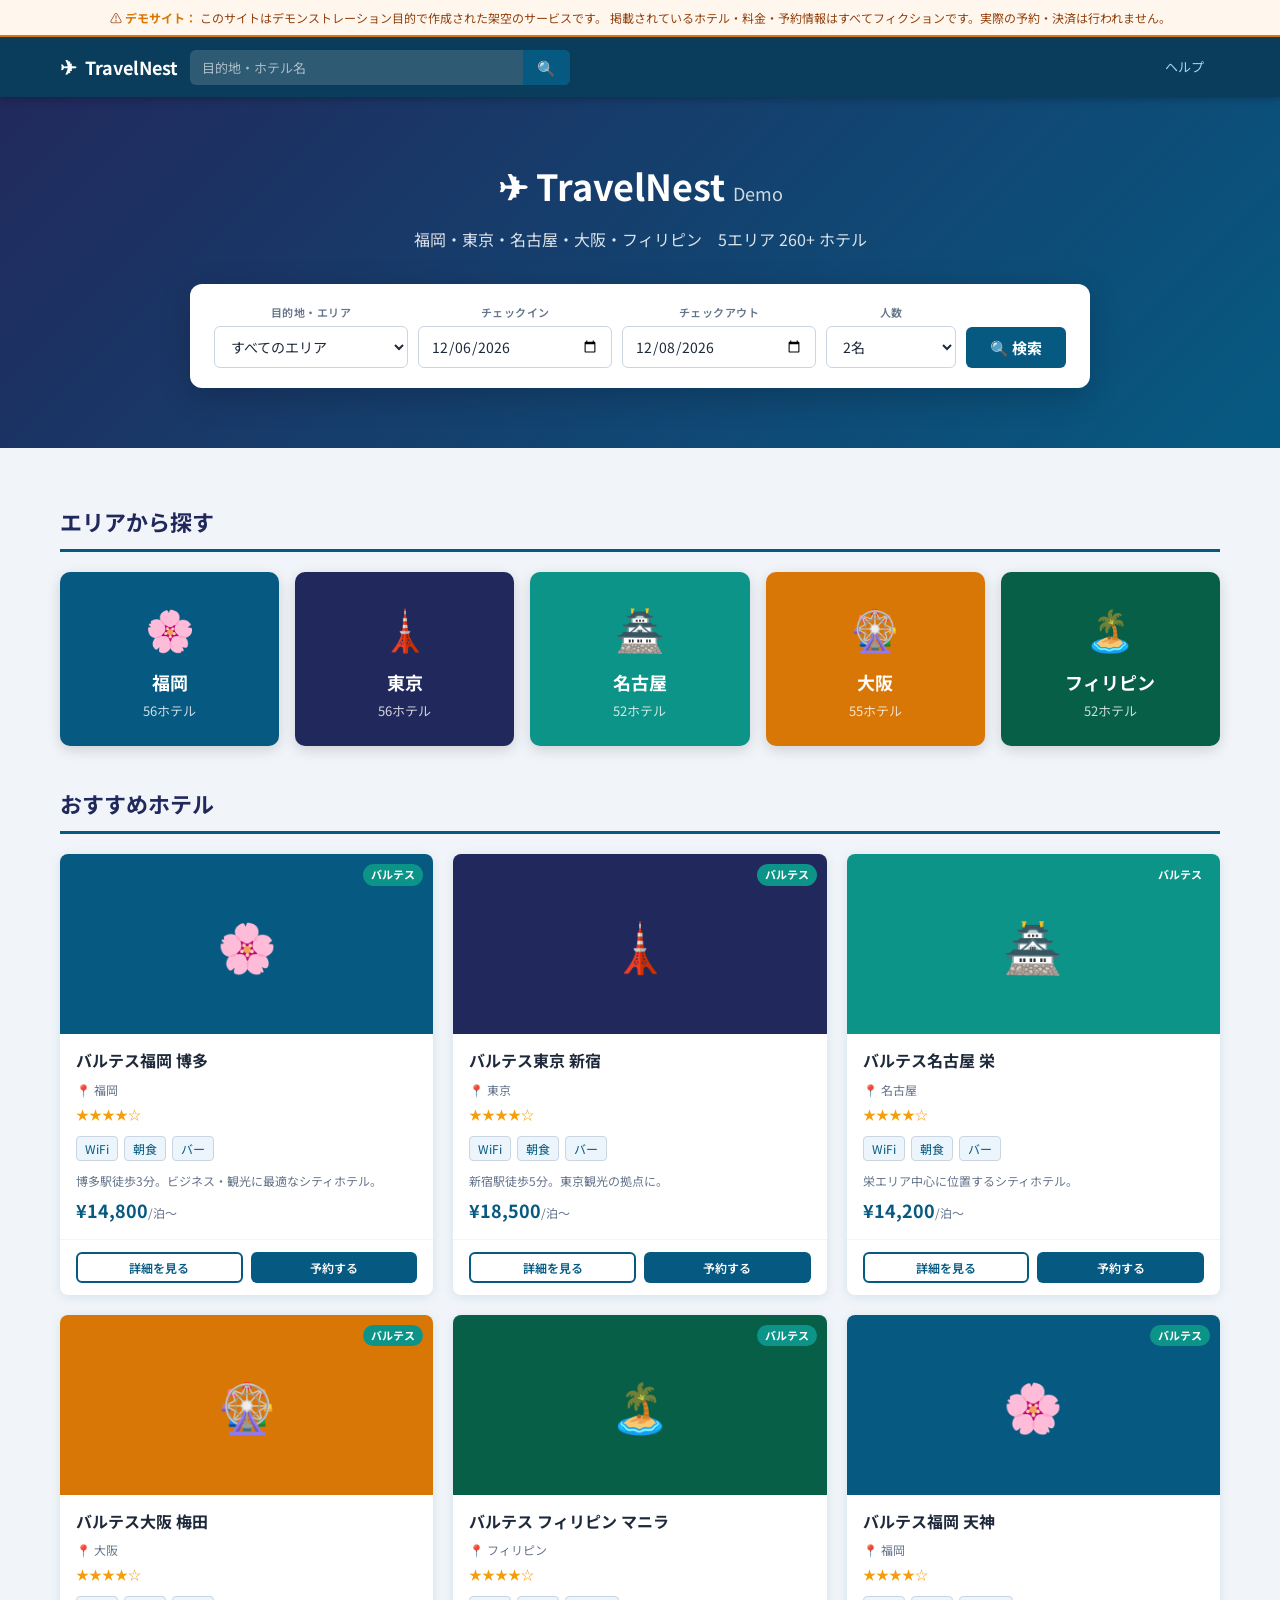
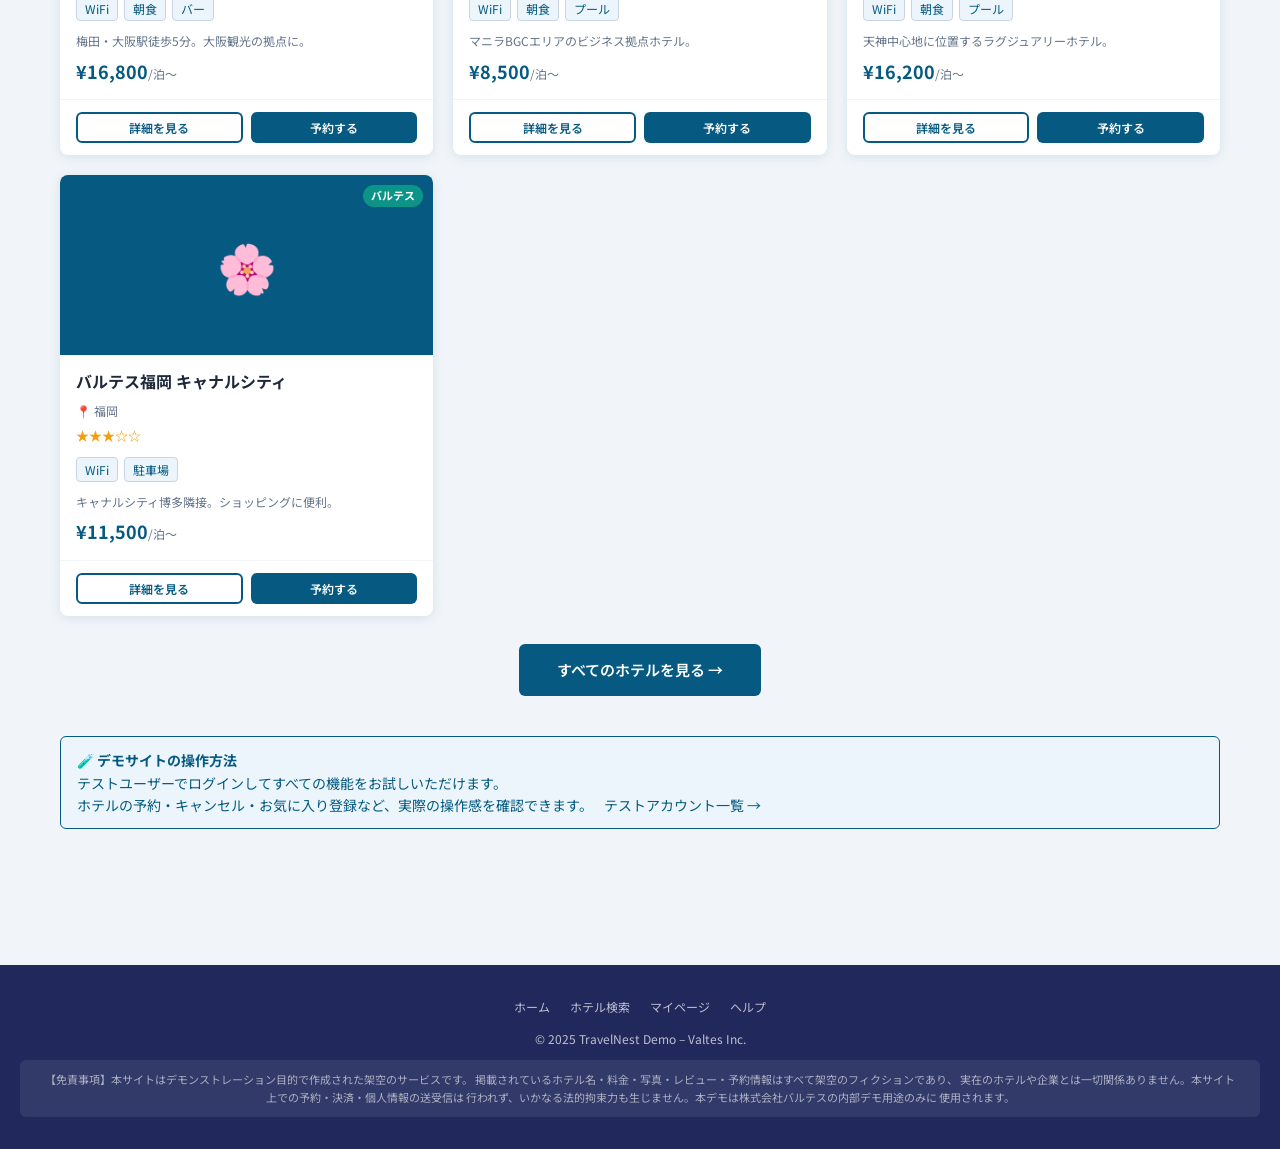
==== index.html @ e71e1457 "feat: TravelNest Demo 初回リリース - 271ホテル（福岡56・東京56・名古屋52・大阪55・フィリピン52） - テストユーザー5名（予約履歴付き） - バルテスシリーズホテ" ====
<!DOCTYPE html>
<html lang="ja">
<head>
  <meta charset="UTF-8">
  <meta name="viewport" content="width=device-width,initial-scale=1">
  <title>TravelNest Demo – トラベル予約サービス</title>
  <link rel="stylesheet" href="css/style.css">
  <link rel="preconnect" href="https://fonts.googleapis.com">
  <link href="https://fonts.googleapis.com/css2?family=Noto+Sans+JP:wght@400;600;700&display=swap" rel="stylesheet">
</head>
<body>
  <script src="data/master.js"></script>
  <script src="js/app.js"></script>
  <script src="js/layout.js"></script>

  <!-- ヒーロー -->
  <section class="hero">
    <h1>✈ TravelNest <span style="font-size:18px;font-weight:400;opacity:.8">Demo</span></h1>
    <p>福岡・東京・名古屋・大阪・フィリピン　5エリア 260+ ホテル</p>

    <div class="search-box">
      <div class="field">
        <label>目的地・エリア</label>
        <select id="s-region">
          <option value="all">すべてのエリア</option>
        </select>
      </div>
      <div class="field">
        <label>チェックイン</label>
        <input type="date" id="s-checkin">
      </div>
      <div class="field">
        <label>チェックアウト</label>
        <input type="date" id="s-checkout">
      </div>
      <div class="field" style="max-width:100px">
        <label>人数</label>
        <select id="s-guests">
          <option value="1">1名</option>
          <option value="2" selected>2名</option>
          <option value="3">3名</option>
          <option value="4">4名</option>
          <option value="5">5名以上</option>
        </select>
      </div>
      <button class="btn-search" onclick="doSearch()">🔍 検索</button>
    </div>
  </section>

  <!-- メインコンテンツ -->
  <div class="page-wrap" style="margin-top:32px;">

    <!-- 地域ピックアップ -->
    <h2 class="section-title">エリアから探す</h2>
    <div id="region-cards" style="display:grid;grid-template-columns:repeat(auto-fill,minmax(200px,1fr));gap:16px;margin-bottom:40px;"></div>

    <!-- おすすめホテル -->
    <h2 class="section-title">おすすめホテル</h2>
    <div id="featured-hotels" class="hotel-grid"></div>

    <div style="text-align:center;margin-top:28px;">
      <a href="search.html" class="btn btn-primary" style="font-size:15px;padding:12px 36px;">すべてのホテルを見る →</a>
    </div>

    <!-- デモ案内 -->
    <div class="alert alert-info" style="margin-top:40px;">
      <div>
        <strong>🧪 デモサイトの操作方法</strong><br>
        テストユーザーでログインしてすべての機能をお試しいただけます。<br>
        ホテルの予約・キャンセル・お気に入り登録など、実際の操作感を確認できます。
        <a href="help.html#accounts" style="margin-left:8px;">テストアカウント一覧 →</a>
      </div>
    </div>
  </div>

  <script>
    // ページ初期化
    document.addEventListener("DOMContentLoaded", () => {
      buildPage({ title: "ホーム", activePage: "home" });
      initDateDefaults();
      buildRegionCards();
      buildFeaturedHotels();
      buildRegionOptions();
    });

    function initDateDefaults() {
      const tomorrow = new Date();
      tomorrow.setDate(tomorrow.getDate() + 1);
      const dayAfter = new Date(tomorrow);
      dayAfter.setDate(dayAfter.getDate() + 2);
      document.getElementById("s-checkin").value = App.fmtDate(tomorrow);
      document.getElementById("s-checkout").value = App.fmtDate(dayAfter);
      document.getElementById("s-checkin").min = App.fmtDate(tomorrow);
    }

    function buildRegionOptions() {
      const sel = document.getElementById("s-region");
      REGIONS.forEach(r => {
        const opt = document.createElement("option");
        opt.value = r.id; opt.textContent = r.emoji + " " + r.name;
        sel.appendChild(opt);
      });
    }

    function buildRegionCards() {
      const container = document.getElementById("region-cards");
      REGIONS.forEach(r => {
        const count = HOTELS.filter(h => h.region === r.id).length;
        const card = document.createElement("div");
        card.style.cssText = `
          background:${App.hotelBgColor(r.id)};
          color:white; border-radius:10px; padding:24px 20px;
          cursor:pointer; text-align:center; transition:.2s;
          box-shadow:0 4px 14px rgba(0,0,0,.15);
        `;
        card.innerHTML = `
          <div style="font-size:40px;margin-bottom:8px;">${r.emoji}</div>
          <div style="font-size:18px;font-weight:700;margin-bottom:4px;">${r.name}</div>
          <div style="font-size:13px;opacity:.8">${count}ホテル</div>
        `;
        card.onmouseover = () => { card.style.transform = "translateY(-4px)"; card.style.boxShadow = "0 8px 24px rgba(0,0,0,.25)"; };
        card.onmouseout  = () => { card.style.transform = ""; card.style.boxShadow = "0 4px 14px rgba(0,0,0,.15)"; };
        card.onclick = () => {
          App.saveSearchParams({ region: r.id });
          window.location.href = "search.html";
        };
        container.appendChild(card);
      });
    }

    function buildFeaturedHotels() {
      // 各エリアから高評価ホテルを1件ずつ
      const featured = REGIONS.map(r =>
        HOTELS.filter(h => h.region === r.id && h.stars >= 4)[0]
      ).filter(Boolean);
      // バルテスシリーズも追加
      const valtes = HOTELS.filter(h => h.name.includes("バルテス")).slice(0,3);
      const all = [...new Map([...featured, ...valtes].map(h => [h.id, h])).values()].slice(0,8);

      const container = document.getElementById("featured-hotels");
      all.forEach(h => {
        container.appendChild(createHotelCard(h));
      });
    }

    function createHotelCard(h) {
      const region = App.getRegionById(h.region);
      const card = document.createElement("div");
      card.className = "hotel-card";
      card.innerHTML = `
        <div class="hotel-card-img" style="background:${App.hotelBgColor(h.region)}">
          <span>${region?.emoji || "🏨"}</span>
          ${h.name.includes("バルテス") ? `<span class="tag-ribbon">バルテス</span>` : ""}
        </div>
        <div class="hotel-card-body">
          <div class="hotel-card-name">${h.name}</div>
          <div class="hotel-card-region">📍 ${App.regionName(h.region)}</div>
          <div class="hotel-stars">${App.starsHtml(h.stars)}</div>
          <div class="facility-tags" style="margin:4px 0">
            ${h.facilities.slice(0,3).map(f=>`<span class="facility-tag">${f}</span>`).join("")}
          </div>
          <p style="font-size:12px;color:var(--gray);flex:1">${h.desc}</p>
          <div class="hotel-card-price">${App.fmtPrice(h.priceBase)}<span>/泊〜</span></div>
        </div>
        <div class="hotel-card-actions">
          <button class="btn btn-secondary btn-sm" onclick="openDetail('${h.id}')">詳細を見る</button>
          <button class="btn btn-primary btn-sm" onclick="bookHotel('${h.id}')">予約する</button>
        </div>
      `;
      return card;
    }

    function openDetail(hotelId) {
      window.open(`hotel.html?id=${hotelId}`, "_blank");
    }

    function bookHotel(hotelId) {
      if (!App.requireLogin()) return;
      const sp = App.loadSearchParams();
      sp.hotelId = hotelId;
      App.saveSearchParams(sp);
      // 日程チェック
      const ci = document.getElementById("s-checkin")?.value;
      const co = document.getElementById("s-checkout")?.value;
      if (ci && co) {
        sp.checkin = ci; sp.checkout = co;
        App.saveSearchParams(sp);
        window.location.href = "booking.html";
      } else {
        window.location.href = `date-select.html?hotelId=${hotelId}`;
      }
    }

    function doSearch() {
      const region  = document.getElementById("s-region").value;
      const checkin = document.getElementById("s-checkin").value;
      const checkout= document.getElementById("s-checkout").value;
      const guests  = document.getElementById("s-guests").value;
      App.saveSearchParams({ region, checkin, checkout, guests });
      window.location.href = "search.html";
    }
  </script>
</body>
</html>
---- css/style.css ----
/* ============================================================
   TravelNest Demo – Global Styles
   配色：primary #065A82 / accent #21295C / success #0D9488
   ============================================================ */

/* ── リセット & 変数 ── */
*, *::before, *::after { box-sizing: border-box; margin: 0; padding: 0; }

:root {
  --primary:    #065A82;
  --primary-dk: #0A3D5C;
  --accent:     #21295C;
  --success:    #0D9488;
  --warn:       #D97706;
  --danger:     #DC2626;
  --white:      #FFFFFF;
  --gray:       #64748B;
  --gray-lt:    #F1F5F9;
  --gray-bd:    #CBD5E1;
  --text:       #1E293B;
  --light-bg:   #EBF5FB;
  --shadow:     0 2px 12px rgba(6,90,130,.12);
  --radius:     8px;
  --trans:      .2s ease;
}

html { scroll-behavior: smooth; }

body {
  font-family: "Noto Sans JP", "Hiragino Kaku Gothic ProN", "Meiryo", sans-serif;
  background: var(--gray-lt);
  color: var(--text);
  min-height: 100vh;
  line-height: 1.6;
}

a { color: var(--primary); text-decoration: none; }
a:hover { text-decoration: underline; }
img { max-width: 100%; }
button, input, select, textarea { font-family: inherit; }

/* ── 免責バナー ── */
.disclaimer-banner {
  background: #FFF7ED;
  border-bottom: 2px solid var(--warn);
  padding: 8px 20px;
  text-align: center;
  font-size: 12px;
  color: #92400E;
  position: sticky;
  top: 0;
  z-index: 1000;
}
.disclaimer-banner strong { color: var(--warn); }

/* ── グローバルヘッダー ── */
.site-header {
  background: var(--primary-dk);
  position: sticky;
  top: 36px;
  z-index: 900;
  box-shadow: 0 2px 8px rgba(0,0,0,.25);
}
.header-inner {
  max-width: 1200px;
  margin: 0 auto;
  display: flex;
  align-items: center;
  height: 60px;
  padding: 0 20px;
  gap: 12px;
}
.logo { display: flex; align-items: center; gap: 8px; color: var(--white); font-size: 18px; font-weight: 700; flex-shrink: 0; }
.logo:hover { text-decoration: none; color: #A8D8F0; }
.logo .plane { font-size: 20px; }

.header-search {
  flex: 1;
  max-width: 380px;
  display: flex;
  background: rgba(255,255,255,.15);
  border-radius: 6px;
  overflow: hidden;
}
.header-search input {
  flex: 1; background: transparent; border: none; outline: none;
  padding: 8px 12px; color: var(--white); font-size: 13px;
}
.header-search input::placeholder { color: rgba(255,255,255,.6); }
.header-search button {
  background: var(--primary); border: none; cursor: pointer;
  padding: 0 14px; color: var(--white); font-size: 15px; transition: var(--trans);
}
.header-search button:hover { background: var(--accent); }

.header-nav { margin-left: auto; display: flex; align-items: center; gap: 4px; }
.header-nav a, .header-nav button {
  background: none; border: none; cursor: pointer;
  color: #A8D8F0; font-size: 13px; padding: 6px 12px;
  border-radius: 4px; white-space: nowrap; transition: var(--trans);
}
.header-nav a:hover, .header-nav button:hover { background: rgba(255,255,255,.1); color: var(--white); text-decoration: none; }
.btn-register {
  background: var(--primary) !important; color: var(--white) !important;
  font-weight: 600 !important; border-radius: 4px;
}
.btn-register:hover { background: var(--accent) !important; }
.btn-mypage { color: var(--warn) !important; font-weight: 600 !important; }

.avatar-circle {
  width: 32px; height: 32px; border-radius: 50%;
  background: var(--success); color: var(--white);
  font-size: 13px; font-weight: 700;
  display: flex; align-items: center; justify-content: center;
  flex-shrink: 0;
}

/* ── メインレイアウト ── */
.page-wrap {
  max-width: 1200px;
  margin: 0 auto;
  padding: 24px 20px 60px;
}

/* ── ヒーロー検索セクション ── */
.hero {
  background: linear-gradient(135deg, var(--accent) 0%, var(--primary) 100%);
  color: var(--white);
  padding: 60px 20px;
  text-align: center;
}
.hero h1 { font-size: 36px; font-weight: 700; margin-bottom: 12px; }
.hero p { font-size: 16px; opacity: .85; margin-bottom: 32px; }

.search-box {
  background: var(--white);
  border-radius: 12px;
  padding: 20px 24px;
  max-width: 900px;
  margin: 0 auto;
  box-shadow: 0 8px 32px rgba(0,0,0,.2);
  display: flex;
  gap: 10px;
  flex-wrap: wrap;
  align-items: flex-end;
}
.search-box .field { flex: 1; min-width: 130px; }
.search-box label { font-size: 11px; font-weight: 600; color: var(--gray); display: block; margin-bottom: 4px; text-transform: uppercase; letter-spacing: .5px; }
.search-box input, .search-box select {
  width: 100%; padding: 9px 12px; border: 1.5px solid var(--gray-bd);
  border-radius: 6px; font-size: 14px; color: var(--text);
  background: var(--white); transition: var(--trans);
}
.search-box input:focus, .search-box select:focus {
  border-color: var(--primary); outline: none;
  box-shadow: 0 0 0 3px rgba(6,90,130,.15);
}
.search-box .btn-search {
  background: var(--primary); color: var(--white);
  border: none; border-radius: 6px; padding: 10px 24px;
  font-size: 15px; font-weight: 700; cursor: pointer;
  transition: var(--trans); white-space: nowrap;
}
.search-box .btn-search:hover { background: var(--accent); }

/* ── ボタン共通 ── */
.btn { display: inline-flex; align-items: center; gap: 6px; padding: 9px 20px; border-radius: 6px; font-size: 14px; font-weight: 600; cursor: pointer; border: 2px solid transparent; transition: var(--trans); }
.btn-primary { background: var(--primary); color: var(--white); }
.btn-primary:hover { background: var(--accent); color: var(--white); text-decoration: none; }
.btn-secondary { background: var(--white); color: var(--primary); border-color: var(--primary); }
.btn-secondary:hover { background: var(--light-bg); text-decoration: none; }
.btn-success { background: var(--success); color: var(--white); }
.btn-success:hover { background: #0a8070; color: var(--white); text-decoration: none; }
.btn-danger { background: var(--danger); color: var(--white); }
.btn-danger:hover { background: #b91c1c; color: var(--white); text-decoration: none; }
.btn-sm { padding: 5px 12px; font-size: 12px; }
.btn:disabled { opacity: .5; cursor: not-allowed; }

/* ── カード ── */
.card {
  background: var(--white);
  border-radius: var(--radius);
  box-shadow: var(--shadow);
  overflow: hidden;
}

/* ── ホテルカード ── */
.hotel-card {
  background: var(--white);
  border-radius: var(--radius);
  box-shadow: var(--shadow);
  overflow: hidden;
  transition: transform var(--trans), box-shadow var(--trans);
  display: flex;
  flex-direction: column;
}
.hotel-card:hover { transform: translateY(-3px); box-shadow: 0 6px 24px rgba(6,90,130,.18); }

.hotel-card-img {
  width: 100%; height: 180px; object-fit: cover;
  background: var(--primary);
  display: flex; align-items: center; justify-content: center;
  color: var(--white); font-size: 48px;
  position: relative; overflow: hidden;
}
.hotel-card-img .tag-ribbon {
  position: absolute; top: 10px; right: 10px;
  background: var(--success); color: var(--white);
  font-size: 11px; font-weight: 700; padding: 2px 8px; border-radius: 20px;
}
.hotel-card-img .tag-ribbon.soldout {
  background: var(--danger);
}

.hotel-card-body { padding: 14px 16px; flex: 1; display: flex; flex-direction: column; gap: 6px; }
.hotel-card-name { font-size: 16px; font-weight: 700; color: var(--text); }
.hotel-card-region { font-size: 12px; color: var(--gray); }
.hotel-stars { color: #F59E0B; font-size: 13px; }
.hotel-card-price { font-size: 18px; font-weight: 700; color: var(--primary); margin-top: auto; }
.hotel-card-price span { font-size: 12px; font-weight: 400; color: var(--gray); }

.hotel-card-actions {
  padding: 12px 16px;
  border-top: 1px solid var(--gray-lt);
  display: flex; gap: 8px;
}
.hotel-card-actions .btn { flex: 1; justify-content: center; }

/* 一覧ビュー（リスト形式） */
.hotel-list-item {
  background: var(--white);
  border-radius: var(--radius);
  box-shadow: var(--shadow);
  display: flex;
  gap: 0;
  overflow: hidden;
  transition: box-shadow var(--trans);
}
.hotel-list-item:hover { box-shadow: 0 6px 24px rgba(6,90,130,.18); }
.hotel-list-item .hli-img {
  width: 200px; min-width: 200px; height: 150px;
  background: var(--primary);
  display: flex; align-items: center; justify-content: center;
  color: var(--white); font-size: 48px;
  flex-shrink: 0;
}
.hotel-list-item .hli-body {
  flex: 1; padding: 14px 16px; display: flex; flex-direction: column; gap: 4px;
}
.hotel-list-item .hli-name { font-size: 17px; font-weight: 700; }
.hotel-list-item .hli-actions {
  padding: 14px 16px; display: flex; flex-direction: column;
  gap: 8px; justify-content: center; align-items: center;
  border-left: 1px solid var(--gray-lt); min-width: 160px;
}

/* ── フィルター / ソート ── */
.filter-bar {
  background: var(--white);
  border-radius: var(--radius);
  padding: 14px 16px;
  box-shadow: var(--shadow);
  display: flex; gap: 10px; flex-wrap: wrap; align-items: center;
  margin-bottom: 20px;
}
.filter-bar select, .filter-bar input {
  padding: 6px 10px; border: 1px solid var(--gray-bd);
  border-radius: 6px; font-size: 13px; color: var(--text);
}
.filter-bar label { font-size: 13px; color: var(--gray); white-space: nowrap; }
.filter-bar .result-count { margin-left: auto; font-size: 13px; color: var(--gray); }

/* ── 地域タブ ── */
.region-tabs {
  display: flex; gap: 8px; flex-wrap: wrap; margin-bottom: 20px;
}
.region-tab {
  padding: 8px 18px; border-radius: 20px; border: 2px solid var(--gray-bd);
  background: var(--white); color: var(--gray); font-size: 14px; font-weight: 600;
  cursor: pointer; transition: var(--trans);
}
.region-tab:hover { border-color: var(--primary); color: var(--primary); }
.region-tab.active { background: var(--primary); border-color: var(--primary); color: var(--white); }

/* ── グリッドレイアウト ── */
.hotel-grid {
  display: grid;
  grid-template-columns: repeat(auto-fill, minmax(280px, 1fr));
  gap: 20px;
}
.hotel-list { display: flex; flex-direction: column; gap: 16px; }

/* ── ローディング ── */
.loading-spinner {
  display: flex; align-items: center; justify-content: center;
  gap: 10px; padding: 32px;
  color: var(--primary); font-size: 15px;
}
.spinner {
  width: 28px; height: 28px; border: 3px solid var(--gray-bd);
  border-top-color: var(--primary); border-radius: 50%;
  animation: spin .8s linear infinite;
}
@keyframes spin { to { transform: rotate(360deg); } }

.load-more-sentinel { height: 4px; }

/* ── フォーム ── */
.form-group { display: flex; flex-direction: column; gap: 4px; }
.form-group label { font-size: 13px; font-weight: 600; color: var(--text); }
.form-group input, .form-group select, .form-group textarea {
  padding: 9px 12px; border: 1.5px solid var(--gray-bd);
  border-radius: 6px; font-size: 14px; color: var(--text);
  background: var(--white); transition: var(--trans);
}
.form-group input:focus, .form-group select:focus, .form-group textarea:focus {
  border-color: var(--primary); outline: none;
  box-shadow: 0 0 0 3px rgba(6,90,130,.12);
}
.form-group .hint { font-size: 11px; color: var(--gray); }
.form-group .error-msg { font-size: 11px; color: var(--danger); display: none; }
.form-group.has-error input, .form-group.has-error select { border-color: var(--danger); }
.form-group.has-error .error-msg { display: block; }

.form-section { background: var(--white); border-radius: var(--radius); padding: 24px; box-shadow: var(--shadow); }
.form-section h3 { font-size: 16px; color: var(--accent); margin-bottom: 16px; padding-bottom: 8px; border-bottom: 2px solid var(--light-bg); }

/* ── アラート ── */
.alert { padding: 12px 16px; border-radius: 6px; font-size: 14px; margin-bottom: 16px; display: flex; align-items: flex-start; gap: 8px; }
.alert-warn { background: #FEF3C7; border: 1px solid #F59E0B; color: #92400E; }
.alert-info { background: var(--light-bg); border: 1px solid var(--primary); color: var(--primary); }
.alert-success { background: #ECFDF5; border: 1px solid var(--success); color: #065F46; }
.alert-danger { background: #FEF2F2; border: 1px solid var(--danger); color: #991B1B; }

/* ── バッジ ── */
.badge { display: inline-block; padding: 2px 8px; border-radius: 20px; font-size: 11px; font-weight: 700; }
.badge-primary { background: var(--light-bg); color: var(--primary); }
.badge-success { background: #ECFDF5; color: var(--success); }
.badge-warn { background: #FEF3C7; color: var(--warn); }
.badge-danger { background: #FEF2F2; color: var(--danger); }
.badge-gray { background: var(--gray-lt); color: var(--gray); }

/* ── 空き状況グリッド ── */
.availability-grid { overflow-x: auto; }
.avail-table { width: 100%; border-collapse: collapse; font-size: 12px; }
.avail-table th, .avail-table td { border: 1px solid var(--gray-bd); text-align: center; padding: 6px 4px; }
.avail-table th { background: var(--accent); color: var(--white); font-size: 11px; }
.avail-table td { white-space: nowrap; }
.avail-ok { background: #D1FAE5; color: #065F46; font-weight: 700; }
.avail-ng { background: #FEE2E2; color: #991B1B; font-weight: 700; }

/* ── モーダル ── */
.modal-overlay {
  position: fixed; inset: 0; background: rgba(0,0,0,.55);
  z-index: 9000; display: flex; align-items: center; justify-content: center; padding: 20px;
}
.modal-box {
  background: var(--white); border-radius: 12px; padding: 28px;
  max-width: 480px; width: 100%; box-shadow: 0 20px 60px rgba(0,0,0,.3);
  position: relative; animation: modalIn .25s ease;
}
@keyframes modalIn { from { transform: translateY(20px); opacity: 0; } to { transform: translateY(0); opacity: 1; } }
.modal-close { position: absolute; top: 14px; right: 16px; background: none; border: none; font-size: 20px; cursor: pointer; color: var(--gray); }
.modal-title { font-size: 18px; font-weight: 700; color: var(--accent); margin-bottom: 16px; }

/* ── 予約フローステップバー ── */
.step-bar { display: flex; gap: 0; margin-bottom: 28px; }
.step-item {
  flex: 1; padding: 12px 10px; text-align: center; font-size: 13px; font-weight: 600;
  background: var(--gray-lt); color: var(--gray); border: 1px solid var(--gray-bd);
  position: relative;
}
.step-item:not(:last-child)::after {
  content: ""; position: absolute; right: -1px; top: 50%; transform: translateY(-50%);
  width: 0; height: 0;
  border-top: 20px solid transparent; border-bottom: 20px solid transparent;
  border-left: 14px solid var(--white); z-index: 1;
}
.step-item.active { background: var(--primary); color: var(--white); border-color: var(--primary); }
.step-item.done { background: var(--success); color: var(--white); border-color: var(--success); }

/* ── 予約確認テーブル ── */
.confirm-table { width: 100%; border-collapse: collapse; font-size: 14px; }
.confirm-table td { padding: 10px 12px; border-bottom: 1px solid var(--gray-lt); }
.confirm-table td:first-child { width: 38%; color: var(--gray); font-size: 13px; }
.confirm-table tr:last-child td { font-weight: 700; color: var(--primary); font-size: 16px; border-bottom: none; }

/* ── 予約番号ボックス ── */
.booking-no-box {
  background: var(--light-bg); border: 2px solid var(--primary);
  border-radius: var(--radius); padding: 20px; text-align: center; margin: 24px 0;
}
.booking-no-box .label { font-size: 12px; color: var(--gray); margin-bottom: 4px; }
.booking-no-box .number { font-size: 28px; font-weight: 700; color: var(--primary); letter-spacing: 2px; }

/* ── 予約履歴テーブル ── */
.bookings-table { width: 100%; border-collapse: collapse; font-size: 13px; }
.bookings-table th { background: var(--accent); color: var(--white); padding: 10px 12px; text-align: left; font-size: 12px; }
.bookings-table td { padding: 10px 12px; border-bottom: 1px solid var(--gray-lt); }
.bookings-table tr:hover td { background: var(--gray-lt); }
.bookings-table .hotel-link { color: var(--primary); font-weight: 600; cursor: pointer; }
.bookings-table .hotel-link:hover { text-decoration: underline; }

/* ── フッター ── */
.site-footer {
  background: var(--accent); color: rgba(255,255,255,.7);
  padding: 32px 20px; margin-top: 60px; text-align: center; font-size: 12px;
}
.site-footer a { color: rgba(255,255,255,.7); }
.site-footer .footer-nav { display: flex; gap: 20px; justify-content: center; flex-wrap: wrap; margin-bottom: 12px; }
.disclaimer-footer {
  margin-top: 12px; padding: 10px 20px;
  background: rgba(255,255,255,.08); border-radius: 6px;
  font-size: 11px; color: rgba(255,255,255,.6); line-height: 1.7;
}

/* ── パンくず ── */
.breadcrumb { font-size: 12px; color: var(--gray); margin-bottom: 16px; display: flex; gap: 6px; align-items: center; flex-wrap: wrap; }
.breadcrumb a { color: var(--primary); }
.breadcrumb .sep { color: var(--gray-bd); }

/* ── セクションタイトル ── */
.section-title { font-size: 22px; font-weight: 700; color: var(--accent); margin-bottom: 20px; padding-bottom: 10px; border-bottom: 3px solid var(--primary); }
.section-title.sm { font-size: 17px; margin-bottom: 14px; }

/* ── ページタイトル ── */
.page-title { font-size: 26px; font-weight: 700; color: var(--accent); margin-bottom: 4px; }
.page-subtitle { font-size: 14px; color: var(--gray); margin-bottom: 24px; }

/* ── ファシリティタグ ── */
.facility-tags { display: flex; gap: 6px; flex-wrap: wrap; }
.facility-tag { background: var(--light-bg); color: var(--primary); border: 1px solid var(--gray-bd); border-radius: 4px; padding: 2px 8px; font-size: 12px; }

/* ── トースト通知 ── */
#toast-container { position: fixed; bottom: 24px; right: 24px; z-index: 9999; display: flex; flex-direction: column; gap: 10px; }
.toast { padding: 12px 20px; border-radius: 8px; font-size: 14px; font-weight: 600; box-shadow: 0 4px 16px rgba(0,0,0,.2); animation: toastIn .3s ease; max-width: 320px; }
.toast-success { background: var(--success); color: var(--white); }
.toast-error { background: var(--danger); color: var(--white); }
.toast-info { background: var(--primary); color: var(--white); }
@keyframes toastIn { from { transform: translateX(100%); opacity: 0; } to { transform: translateX(0); opacity: 1; } }

/* ── レスポンシブ ── */
@media (max-width: 768px) {
  .hero h1 { font-size: 24px; }
  .search-box { flex-direction: column; }
  .header-search { display: none; }
  .hotel-grid { grid-template-columns: 1fr; }
  .hotel-list-item .hli-img { width: 120px; min-width: 120px; height: 120px; }
  .hotel-list-item .hli-actions { min-width: 130px; }
  .bookings-table { font-size: 11px; }
  .bookings-table td, .bookings-table th { padding: 7px 6px; }
}

/* ── ユーティリティ ── */
.text-center { text-align: center; }
.text-right { text-align: right; }
.mt-8 { margin-top: 8px; }
.mt-16 { margin-top: 16px; }
.mt-24 { margin-top: 24px; }
.mb-8 { margin-bottom: 8px; }
.mb-16 { margin-bottom: 16px; }
.d-flex { display: flex; }
.gap-8 { gap: 8px; }
.gap-12 { gap: 12px; }
.align-center { align-items: center; }
.justify-between { justify-content: space-between; }
.flex-wrap { flex-wrap: wrap; }
.flex-1 { flex: 1; }
.hidden { display: none !important; }
.divider { border: none; border-top: 1px solid var(--gray-lt); margin: 20px 0; }
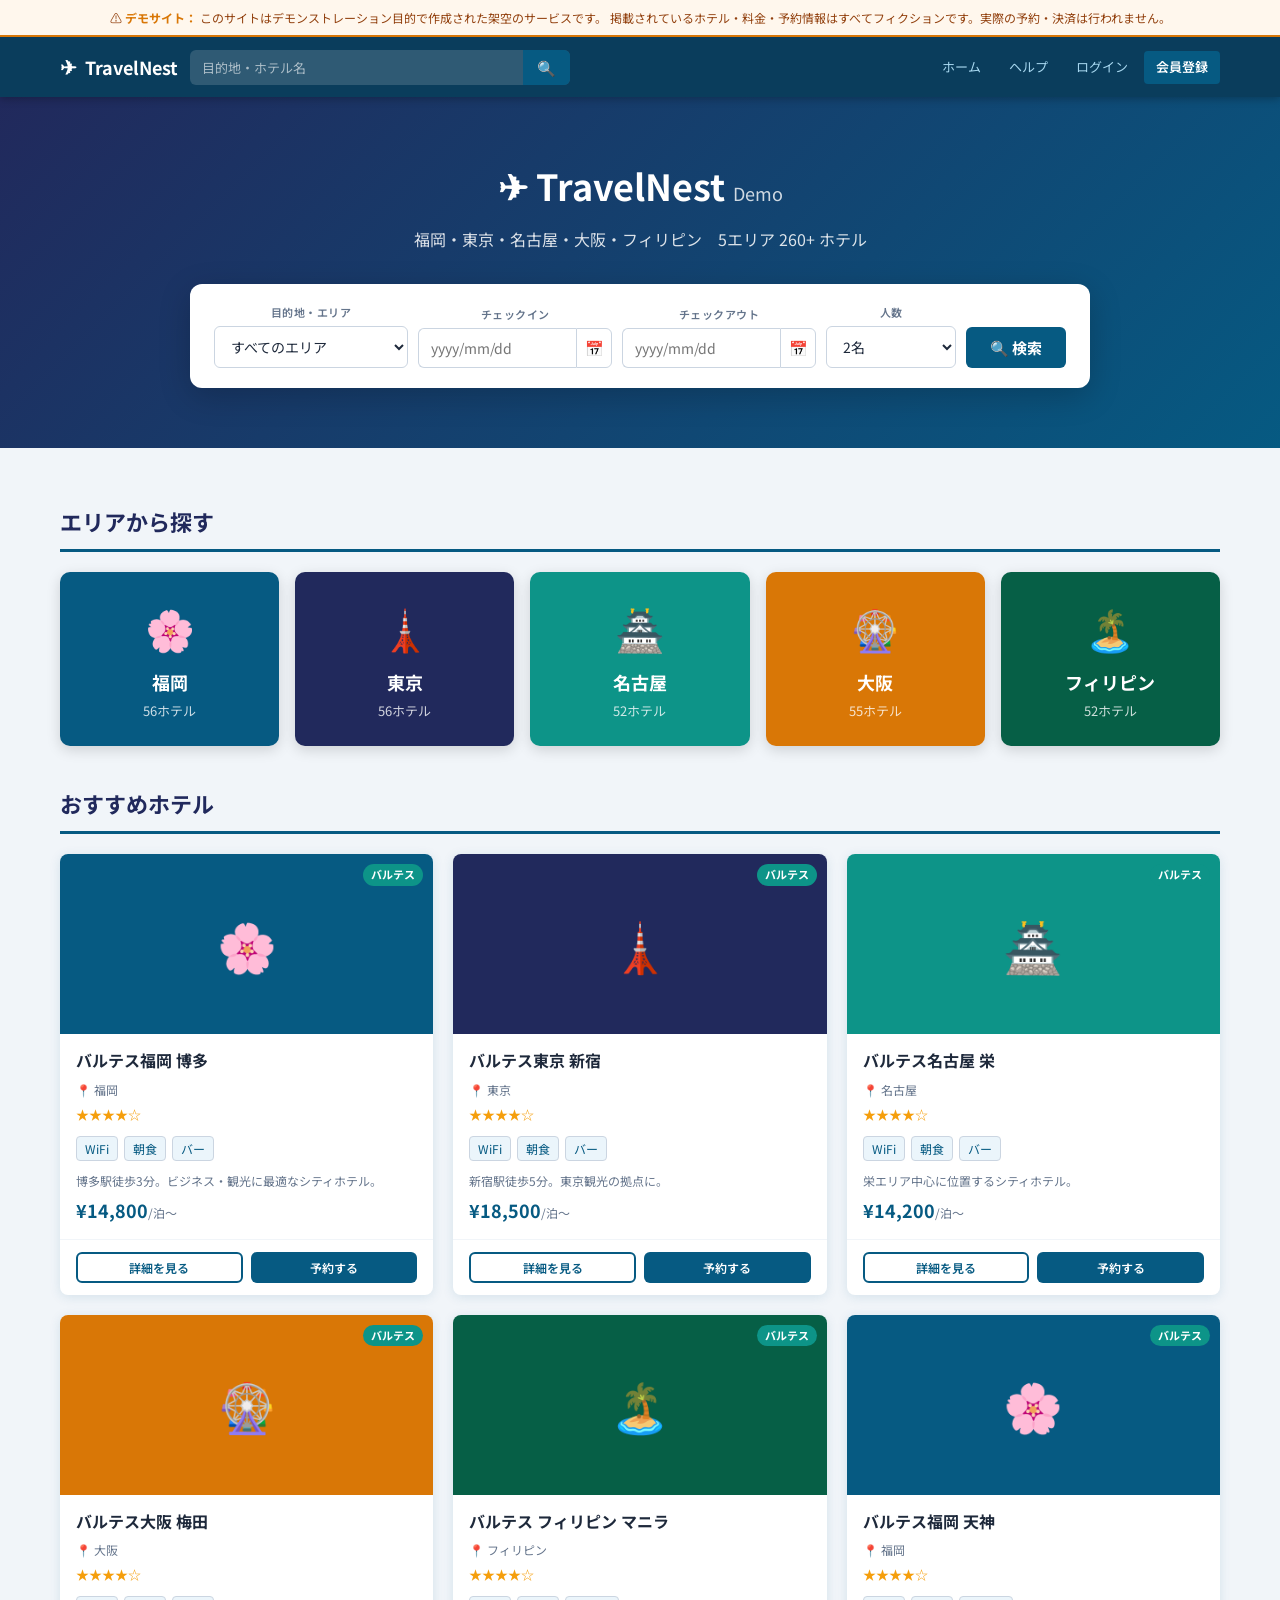
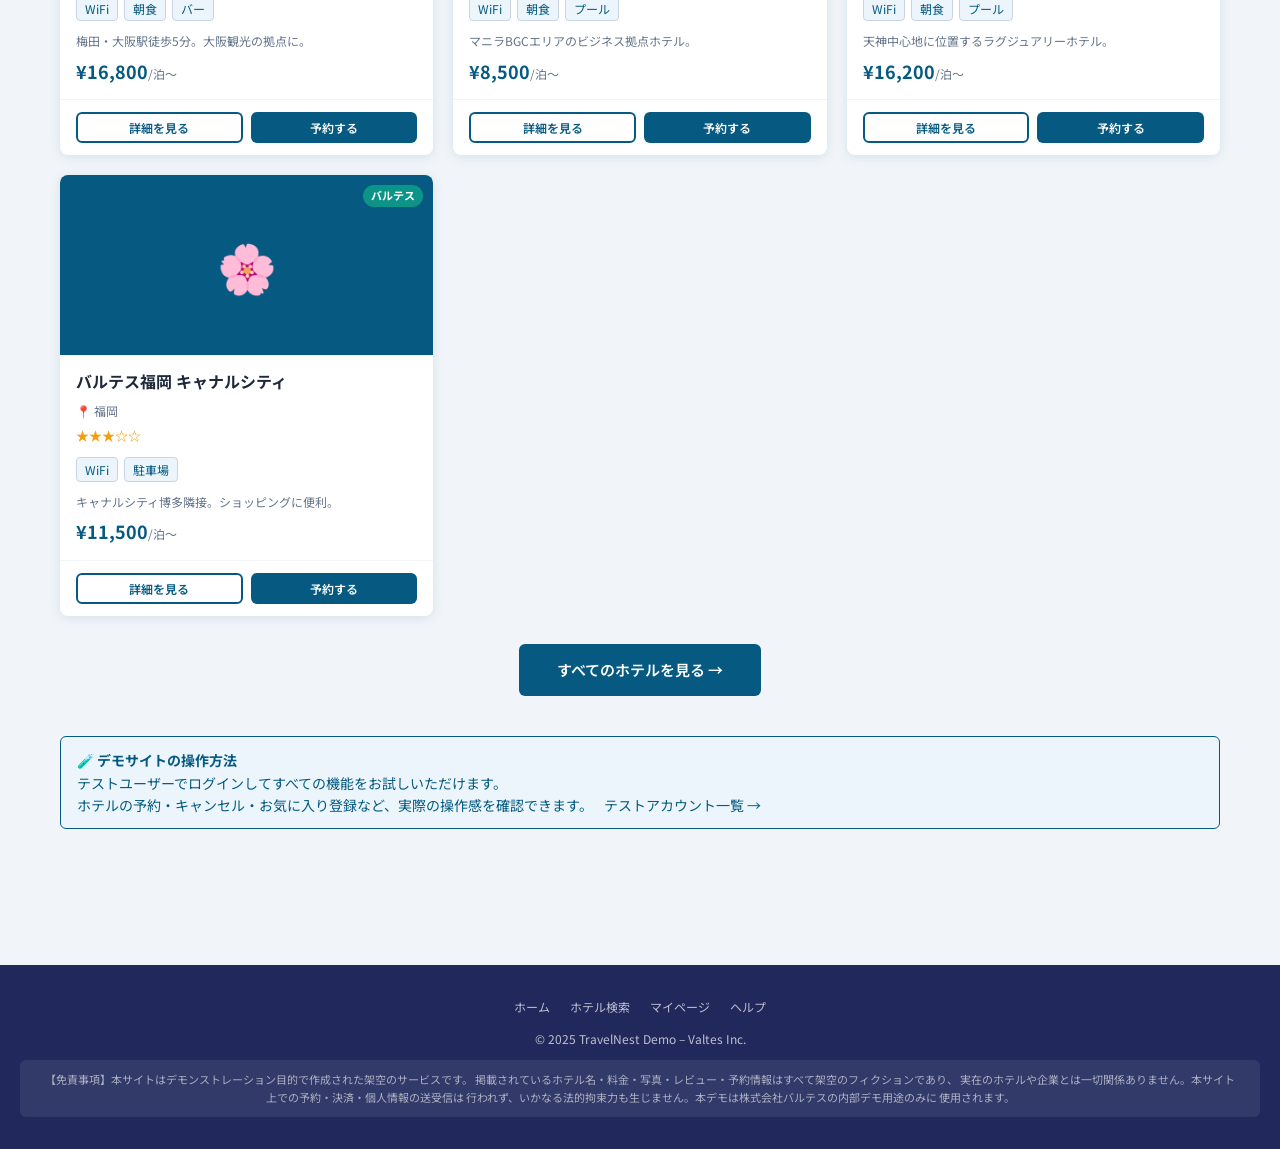
==== commit a5c37ba3: "UI改善: ヘッダー・日付入力・日程確認画面・予約フローを更新 - ヘッダーに「ホーム」リンクを追加 - ホームの日付入力のデフォルトを未設定に変更 - 日付入力にカレンダーピッカー(📅)を追加（テキ" ====
--- a/index.html
+++ b/index.html
@@ -27,11 +27,17 @@
       </div>
       <div class="field">
         <label>チェックイン</label>
-        <input type="date" id="s-checkin">
+        <div class="date-input-wrap">
+          <input type="text" id="s-checkin" placeholder="yyyy/mm/dd" maxlength="10" oninput="autoFormatDate(this)">
+          <div class="dp-btn-wrap">📅<input type="date" id="s-checkin-dp" tabindex="-1" onchange="syncFromPicker('s-checkin')"></div>
+        </div>
       </div>
       <div class="field">
         <label>チェックアウト</label>
-        <input type="date" id="s-checkout">
+        <div class="date-input-wrap">
+          <input type="text" id="s-checkout" placeholder="yyyy/mm/dd" maxlength="10" oninput="autoFormatDate(this)">
+          <div class="dp-btn-wrap">📅<input type="date" id="s-checkout-dp" tabindex="-1" onchange="syncFromPicker('s-checkout')"></div>
+        </div>
       </div>
       <div class="field" style="max-width:100px">
         <label>人数</label>
@@ -84,13 +90,7 @@
     });
 
     function initDateDefaults() {
-      const tomorrow = new Date();
-      tomorrow.setDate(tomorrow.getDate() + 1);
-      const dayAfter = new Date(tomorrow);
-      dayAfter.setDate(dayAfter.getDate() + 2);
-      document.getElementById("s-checkin").value = App.fmtDate(tomorrow);
-      document.getElementById("s-checkout").value = App.fmtDate(dayAfter);
-      document.getElementById("s-checkin").min = App.fmtDate(tomorrow);
+      // デフォルトは未設定。日程はdate-select.htmlで選択
     }
 
     function buildRegionOptions() {
@@ -176,28 +176,29 @@
 
     function bookHotel(hotelId) {
       if (!App.requireLogin()) return;
+      const ci = App.parseDateStr(document.getElementById("s-checkin")?.value || "");
+      const co = App.parseDateStr(document.getElementById("s-checkout")?.value || "");
+      const guests = document.getElementById("s-guests").value;
       const sp = App.loadSearchParams();
       sp.hotelId = hotelId;
+      sp.guests  = guests;
+      if (ci) sp.checkin  = ci;
+      if (co) sp.checkout = co;
       App.saveSearchParams(sp);
-      // 日程チェック
-      const ci = document.getElementById("s-checkin")?.value;
-      const co = document.getElementById("s-checkout")?.value;
-      if (ci && co) {
-        sp.checkin = ci; sp.checkout = co;
-        App.saveSearchParams(sp);
-        window.location.href = "booking.html";
-      } else {
-        window.location.href = `date-select.html?hotelId=${hotelId}`;
-      }
+      window.location.href = `date-select.html?hotelId=${hotelId}`;
     }
 
     function doSearch() {
-      const region  = document.getElementById("s-region").value;
-      const checkin = document.getElementById("s-checkin").value;
-      const checkout= document.getElementById("s-checkout").value;
-      const guests  = document.getElementById("s-guests").value;
+      const region   = document.getElementById("s-region").value;
+      const checkin  = App.parseDateStr(document.getElementById("s-checkin").value);
+      const checkout = App.parseDateStr(document.getElementById("s-checkout").value);
+      const guests   = document.getElementById("s-guests").value;
       App.saveSearchParams({ region, checkin, checkout, guests });
-      window.location.href = "search.html";
+      App.showLoading("ホテルを検索中...");
+      setTimeout(() => {
+        App.hideLoading();
+        window.location.href = "search.html";
+      }, 3000 + Math.random() * 2000);
     }
   </script>
 </body>
--- a/css/style.css
+++ b/css/style.css
@@ -449,6 +449,78 @@
   .hotel-list-item .hli-actions { min-width: 130px; }
   .bookings-table { font-size: 11px; }
   .bookings-table td, .bookings-table th { padding: 7px 6px; }
+}
+
+/* ── ローディングオーバーレイ ── */
+#loading-overlay {
+  position: fixed; inset: 0;
+  background: rgba(255,255,255,.78);
+  z-index: 9990;
+  display: flex; align-items: center; justify-content: center;
+  flex-direction: column; gap: 18px;
+  backdrop-filter: blur(2px);
+}
+
+/* ── 日付テキスト入力 + カレンダーピッカー ── */
+.date-input-wrap {
+  display: flex;
+  align-items: stretch;
+  width: 100%;
+}
+.date-input-wrap input[type="text"] {
+  flex: 1;
+  min-width: 0;
+  border-radius: 6px 0 0 6px !important;
+  border-right: none !important;
+}
+.dp-btn-wrap {
+  position: relative;
+  display: flex;
+  align-items: center;
+  justify-content: center;
+  width: 36px;
+  min-width: 36px;
+  background: var(--gray-lt);
+  border: 1.5px solid var(--gray-bd);
+  border-left: none;
+  border-radius: 0 6px 6px 0;
+  cursor: pointer;
+  font-size: 15px;
+  overflow: hidden;
+  transition: var(--trans);
+  user-select: none;
+}
+.dp-btn-wrap:hover { background: var(--light-bg); }
+.dp-btn-wrap input[type="date"] {
+  position: absolute;
+  inset: 0;
+  opacity: 0;
+  cursor: pointer;
+  width: 100%;
+  height: 100%;
+  border: none;
+  background: none;
+  padding: 0;
+}
+.search-box .date-input-wrap input[type="text"] {
+  border-radius: 6px 0 0 6px;
+  border-right: none;
+}
+.search-box .dp-btn-wrap {
+  border: 1.5px solid var(--gray-bd);
+  background: var(--white);
+}
+.search-box .dp-btn-wrap:hover { background: var(--gray-lt); }
+
+/* ── 日程選択 左右レイアウト ── */
+.date-select-grid {
+  display: grid;
+  grid-template-columns: 1fr 1fr;
+  gap: 24px;
+  align-items: start;
+}
+@media (max-width: 700px) {
+  .date-select-grid { grid-template-columns: 1fr; }
 }
 
 /* ── ユーティリティ ── */
